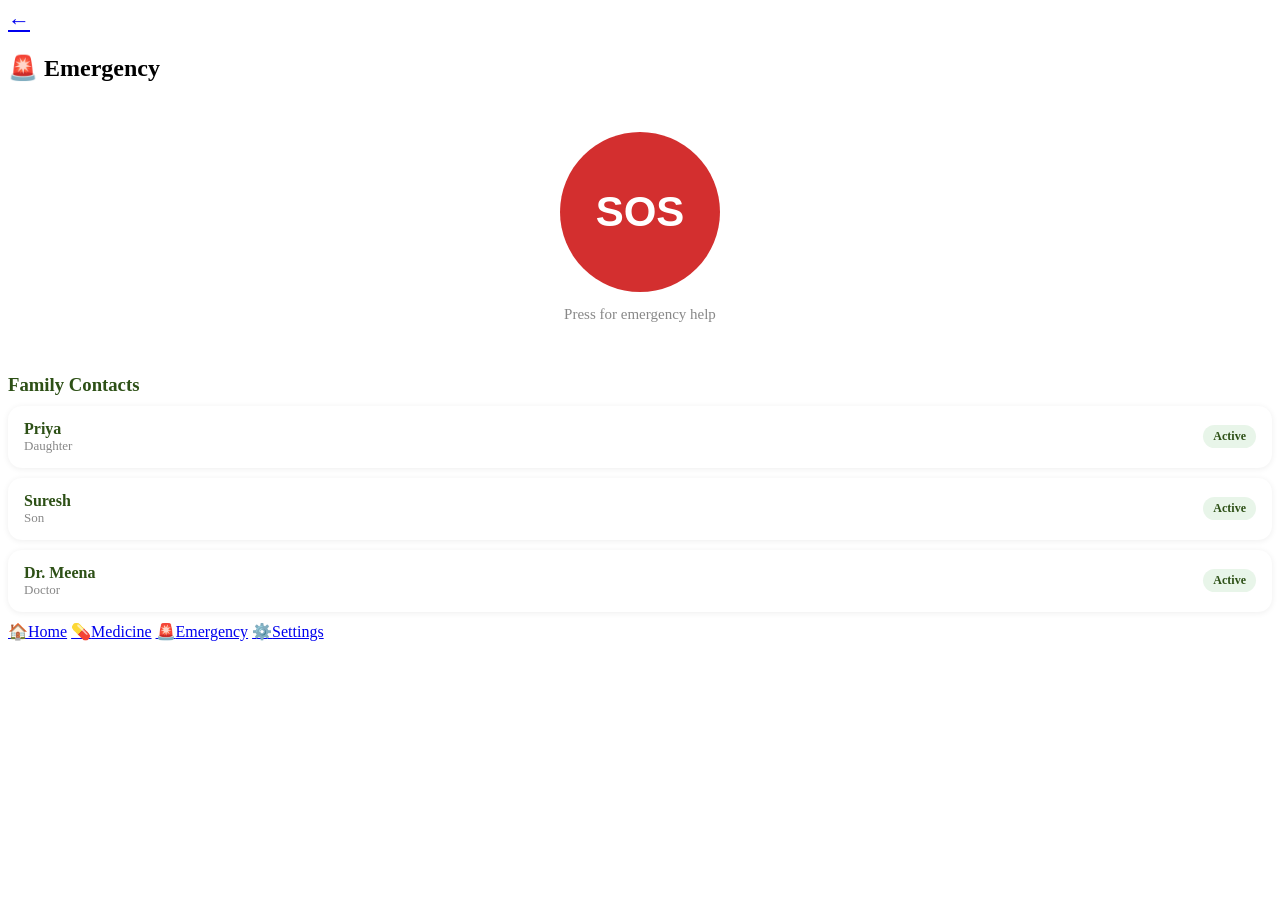
==== emergency.html @ a43ccbf5 "Create emergency.html" ====
<!DOCTYPE html>
<html lang="en">
<head>
<meta charset="UTF-8">
<meta name="viewport" content="width=device-width, initial-scale=1.0">
<title>CareAlert - Emergency</title>
<link rel="stylesheet" href="style.css">
<style>
  .sos-wrap { display: flex; flex-direction: column; align-items: center; padding: 30px 0 20px; }
  .sos-btn { width: 160px; height: 160px; border-radius: 50%; background: #D32F2F; border: none; color: white; font-size: 42px; font-weight: bold; cursor: pointer; animation: pulse 2s infinite; }
  @keyframes pulse { 0%{box-shadow:0 0 0 0 rgba(211,47,47,0.5)} 70%{box-shadow:0 0 0 20px rgba(211,47,47,0)} 100%{box-shadow:0 0 0 0 rgba(211,47,47,0)} }
  .sos-btn.off { background: #aaa; animation: none; }
  .sos-result { display: none; }
  .sos-success { background: #e8f5e9; border-radius: 14px; padding: 16px; text-align: center; color: #2D5016; font-weight: bold; font-size: 17px; margin-bottom: 12px; }
  .contact-card { background: white; border-radius: 14px; padding: 14px 16px; margin-bottom: 10px; display: flex; justify-content: space-between; align-items: center; box-shadow: 0 1px 6px rgba(0,0,0,0.07); }
  .c-name { font-size: 16px; font-weight: bold; color: #2D5016; }
  .c-rel { font-size: 13px; color: #888; }
  .c-badge { background: #e8f5e9; color: #2D5016; padding: 4px 10px; border-radius: 20px; font-size: 12px; font-weight: bold; }
</style>
</head>
<body>
<div class="header">
  <a href="home.html" style="font-size:22px">←</a>
  <h2>🚨 Emergency</h2>
  <span></span>
</div>
<div class="content">
  <div class="sos-wrap">
    <button class="sos-btn" id="sos" onclick="triggerSOS()">SOS</button>
    <p style="margin-top:14px;color:#888;font-size:15px">Press for emergency help</p>
  </div>

  <div class="sos-result" id="sos-result">
    <div class="sos-success">✅ Alert Sent to Family!</div>
    <p style="text-align:center;color:#D32F2F;font-weight:bold;margin-bottom:12px">Help arriving in ~8 minutes</p>
    <div class="contact-card"><div><div class="c-name">📱 Priya</div><div class="c-rel">Daughter</div></div><span class="c-badge">WhatsApp ✓</span></div>
    <div class="contact-card"><div><div class="c-name">📱 Suresh</div><div class="c-rel">Son</div></div><span class="c-badge">SMS ✓</span></div>
    <div class="contact-card"><div><div class="c-name">🏥 Dr. Meena</div><div class="c-rel">Doctor</div></div><span class="c-badge">Call ✓</span></div>
    <button class="btn btn-outline" onclick="resetSOS()">Cancel Alert</button>
  </div>

  <h3 style="color:#2D5016;margin:16px 0 10px">Family Contacts</h3>
  <div class="contact-card"><div><div class="c-name">Priya</div><div class="c-rel">Daughter</div></div><span class="c-badge">Active</span></div>
  <div class="contact-card"><div><div class="c-name">Suresh</div><div class="c-rel">Son</div></div><span class="c-badge">Active</span></div>
  <div class="contact-card"><div><div class="c-name">Dr. Meena</div><div class="c-rel">Doctor</div></div><span class="c-badge">Active</span></div>
</div>

<div class="bottom-nav">
  <a href="home.html"><span>🏠</span>Home</a>
  <a href="medicine.html"><span>💊</span>Medicine</a>
  <a href="emergency.html" class="active"><span>🚨</span>Emergency</a>
  <a href="settings.html"><span>⚙️</span>Settings</a>
</div>

<script>
function triggerSOS() {
  const btn = document.getElementById('sos');
  btn.classList.add('off');
  btn.disabled = true;
  document.getElementById('sos-result').style.display = 'block';
}
function resetSOS() {
  const btn = document.getElementById('sos');
  btn.classList.remove('off');
  btn.disabled = false;
  document.getElementById('sos-result').style.display = 'none';
}
</script>
</body>
</html>
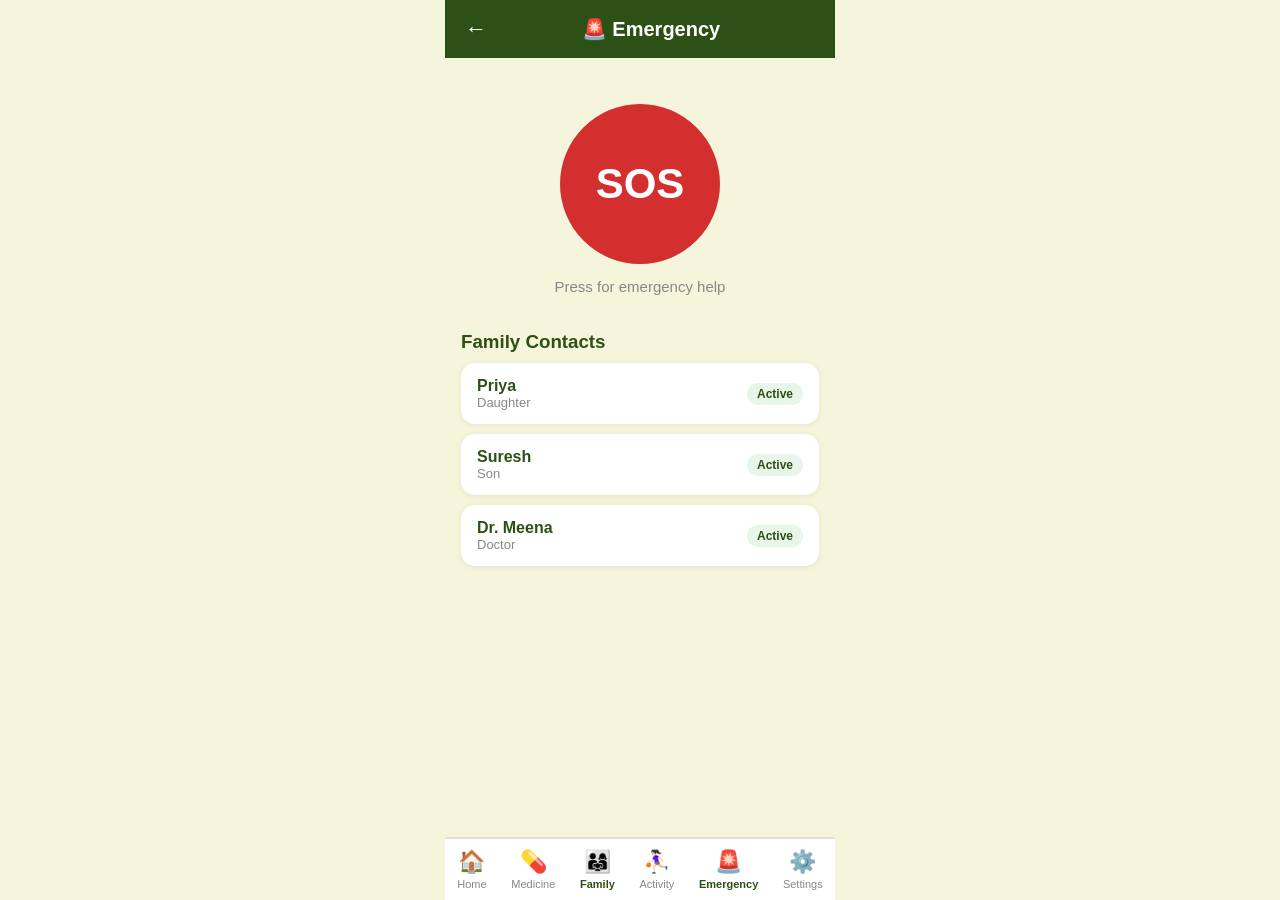
==== commit 06fdef34: "Update emergency.html" ====
--- a/emergency.html
+++ b/emergency.html
@@ -48,6 +48,8 @@
 <div class="bottom-nav">
   <a href="home.html"><span>🏠</span>Home</a>
   <a href="medicine.html"><span>💊</span>Medicine</a>
+  <a href="family-dashboard.html" class="active"><span>👨‍👩‍👧</span>Family</a>
+  <a herf="activity.html"><span>⛹🏻‍♀️</span>Activity</a>
   <a href="emergency.html" class="active"><span>🚨</span>Emergency</a>
   <a href="settings.html"><span>⚙️</span>Settings</a>
 </div>
--- a/style.css
+++ b/style.css
@@ -0,0 +1,23 @@
+* { margin: 0; padding: 0; box-sizing: border-box; }
+body { font-family: Arial, sans-serif; background: #F5F5DC; max-width: 390px; margin: 0 auto; min-height: 100vh; }
+.header { background: #2D5016; padding: 16px 20px; display: flex; align-items: center; justify-content: space-between; }
+.header h2 { color: white; font-size: 20px; }
+.header a { color: white; font-size: 22px; text-decoration: none; }
+.bottom-nav { position: fixed; bottom: 0; left: 50%; transform: translateX(-50%); width: 100%; max-width: 390px; background: white; display: flex; justify-content: space-around; padding: 10px 0; border-top: 2px solid #ddd; }
+.bottom-nav a { display: flex; flex-direction: column; align-items: center; font-size: 11px; color: #888; text-decoration: none; gap: 3px; }
+.bottom-nav a span:first-child { font-size: 22px; }
+.bottom-nav a.active { color: #2D5016; font-weight: bold; }
+.content { padding: 16px; padding-bottom: 90px; }
+.card { background: white; border-radius: 14px; padding: 16px; margin-bottom: 12px; border-left: 5px solid #2D5016; box-shadow: 0 2px 6px rgba(0,0,0,0.08); }
+.card h3 { color: #2D5016; font-size: 17px; }
+.card p { color: #555; font-size: 14px; margin-top: 4px; }
+.badge { display: inline-block; padding: 3px 12px; border-radius: 20px; font-size: 12px; font-weight: bold; margin-top: 8px; }
+.badge.green { background: #e8f5e9; color: #2D5016; }
+.badge.yellow { background: #fff9c4; color: #f57f17; }
+.btn { display: block; width: 100%; padding: 14px; border: none; border-radius: 12px; font-size: 16px; font-weight: bold; cursor: pointer; margin-bottom: 10px; text-align: center; text-decoration: none; }
+.btn-green { background: #2D5016; color: white; }
+.btn-red { background: #D32F2F; color: white; }
+.btn-outline { background: white; color: #2D5016; border: 2px solid #2D5016; }
+.greeting { margin-bottom: 16px; }
+.greeting h2 { font-size: 24px; color: #2D5016; font-weight: bold; }
+.greeting p { color: #888; font-size: 14px; }
